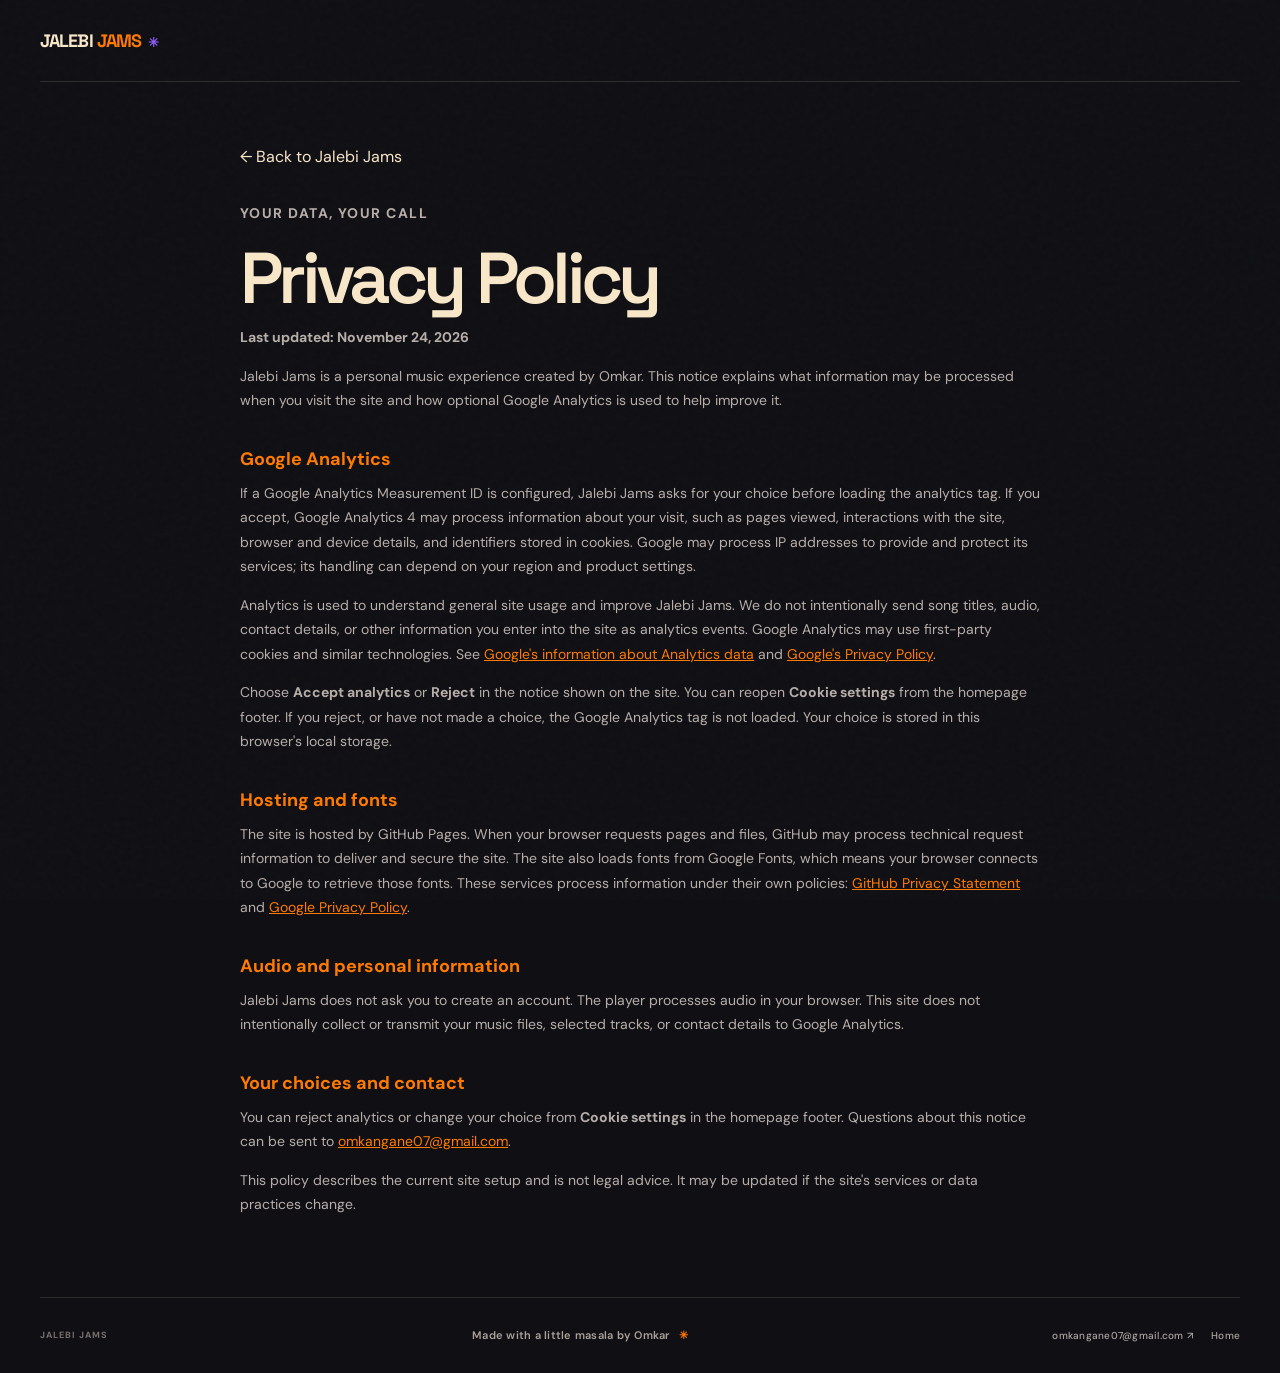
==== privacy.html @ a2c2d10b "Add privacy policy for analytics" ====
<!doctype html>
<html lang="en">
<head>
  <meta charset="utf-8">
  <meta name="viewport" content="width=device-width, initial-scale=1">
  <meta name="theme-color" content="#101014">
  <meta name="description" content="Privacy information for Jalebi Jams.">
  <title>Privacy Policy — Jalebi Jams</title>
  <link rel="preconnect" href="https://fonts.googleapis.com">
  <link rel="preconnect" href="https://fonts.gstatic.com" crossorigin>
  <link href="https://fonts.googleapis.com/css2?family=DM+Sans:wght@400;500;600;700&family=Space+Grotesk:wght@400;500;600;700&display=swap" rel="stylesheet">
  <link rel="stylesheet" href="assets/css/style.css">
</head>
<body>
  <header class="topbar"><a class="wordmark" href="index.html" aria-label="Jalebi Jams home">JALEBI<span>JAMS</span><i>✳</i></a></header>
  <main class="privacy-page">
    <a class="privacy-back" href="index.html">← Back to Jalebi Jams</a>
    <p class="eyebrow">YOUR DATA, YOUR CALL</p>
    <h1>Privacy Policy</h1>
    <p><strong>Last updated: November 24, 2026</strong></p>
    <p>Jalebi Jams is a personal music experience created by Omkar. This notice explains what information may be processed when you visit the site and how optional Google Analytics is used to help improve it.</p>

    <h2>Google Analytics</h2>
    <p>If a Google Analytics Measurement ID is configured, Jalebi Jams asks for your choice before loading the analytics tag. If you accept, Google Analytics 4 may process information about your visit, such as pages viewed, interactions with the site, browser and device details, and identifiers stored in cookies. Google may process IP addresses to provide and protect its services; its handling can depend on your region and product settings.</p>
    <p>Analytics is used to understand general site usage and improve Jalebi Jams. We do not intentionally send song titles, audio, contact details, or other information you enter into the site as analytics events. Google Analytics may use first-party cookies and similar technologies. See <a href="https://support.google.com/analytics/answer/6004245" target="_blank" rel="noopener noreferrer">Google's information about Analytics data</a> and <a href="https://policies.google.com/privacy" target="_blank" rel="noopener noreferrer">Google's Privacy Policy</a>.</p>
    <p>Choose <strong>Accept analytics</strong> or <strong>Reject</strong> in the notice shown on the site. You can reopen <strong>Cookie settings</strong> from the homepage footer. If you reject, or have not made a choice, the Google Analytics tag is not loaded. Your choice is stored in this browser's local storage.</p>

    <h2>Hosting and fonts</h2>
    <p>The site is hosted by GitHub Pages. When your browser requests pages and files, GitHub may process technical request information to deliver and secure the site. The site also loads fonts from Google Fonts, which means your browser connects to Google to retrieve those fonts. These services process information under their own policies: <a href="https://docs.github.com/en/site-policy/privacy-policies/github-privacy-statement" target="_blank" rel="noopener noreferrer">GitHub Privacy Statement</a> and <a href="https://policies.google.com/privacy" target="_blank" rel="noopener noreferrer">Google Privacy Policy</a>.</p>

    <h2>Audio and personal information</h2>
    <p>Jalebi Jams does not ask you to create an account. The player processes audio in your browser. This site does not intentionally collect or transmit your music files, selected tracks, or contact details to Google Analytics.</p>

    <h2>Your choices and contact</h2>
    <p>You can reject analytics or change your choice from <strong>Cookie settings</strong> in the homepage footer. Questions about this notice can be sent to <a href="mailto:omkangane07@gmail.com">omkangane07@gmail.com</a>.</p>
    <p>This policy describes the current site setup and is not legal advice. It may be updated if the site's services or data practices change.</p>
  </main>
  <footer><span class="footer-brand">JALEBI JAMS</span><span class="creator-credit">Made with a little masala by Omkar <b>✳</b></span><nav class="footer-links" aria-label="Contact"><a href="mailto:omkangane07@gmail.com">omkangane07@gmail.com ↗</a><a href="index.html">Home</a></nav></footer>
</body>
</html>
---- assets/css/style.css ----
:root {
  color-scheme: dark;
  --ink: #101014;
  --panel: #1a191f;
  --panel-soft: #201e25;
  --cream: #f8e6c9;
  --muted: #aaa4a0;
  --orange: #ff7a00;
  --violet: #8b5cf6;
  --line: rgba(248, 230, 201, .13);
  --display: "Space Grotesk", sans-serif;
  --body: "DM Sans", sans-serif;
}

* { box-sizing: border-box; }
html { scroll-behavior: smooth; }
body {
  margin: 0;
  min-height: 100vh;
  overflow-x: hidden;
  background: var(--ink);
  color: var(--cream);
  font-family: var(--body);
}
body::before {
  position: fixed;
  z-index: -1;
  inset: 0;
  background-image: url("data:image/svg+xml,%3Csvg viewBox='0 0 180 180' xmlns='http://www.w3.org/2000/svg'%3E%3Cfilter id='n'%3E%3CfeTurbulence type='fractalNoise' baseFrequency='.9' numOctaves='3' stitchTiles='stitch'/%3E%3C/filter%3E%3Crect width='100%25' height='100%25' filter='url(%23n)' opacity='.16'/%3E%3C/svg%3E");
  content: "";
  opacity: .12;
  pointer-events: none;
}
button, input { font: inherit; }
button { color: inherit; }
[hidden] { display: none !important; }

.ambient {
  position: fixed;
  z-index: -1;
  width: 390px;
  height: 390px;
  border-radius: 50%;
  filter: blur(130px);
  opacity: .13;
  pointer-events: none;
}
.ambient-one { top: 12%; left: -250px; background: var(--orange); }
.ambient-two { top: 29%; right: -250px; background: var(--violet); }
.topbar, main, footer { width: min(1200px, calc(100% - 64px)); margin-inline: auto; }
.topbar {
  height: 82px;
  display: flex;
  align-items: center;
  justify-content: space-between;
  border-bottom: 1px solid var(--line);
}
.wordmark {
  color: var(--cream);
  font: 700 18px var(--display);
  letter-spacing: -.9px;
  text-decoration: none;
}
.wordmark span { margin-left: 4px; color: var(--orange); }
.wordmark i { margin-left: 7px; color: var(--violet); font-size: 13px; font-style: normal; }
.topbar-note, .eyebrow, legend, .visual-caption, .player-kicker, .player-footer {
  font-size: 9px;
  font-weight: 700;
  letter-spacing: 1.45px;
}
.topbar-note { display: flex; align-items: center; gap: 9px; color: var(--muted); }
.live-dot, .player-live i {
  width: 7px;
  height: 7px;
  border-radius: 50%;
  background: var(--orange);
  box-shadow: 0 0 12px #ff7a0088;
}

.hero {
  min-height: 700px;
  padding: 62px 0 74px;
  display: grid;
  grid-template-columns: 1.03fr .97fr;
  align-items: center;
  gap: 45px;
}
.hero-copy { position: relative; z-index: 1; max-width: 575px; }
.eyebrow { margin: 0 0 18px; color: var(--orange); }
.eyebrow span { margin-right: 8px; color: var(--muted); }
h1, h2, p { margin-top: 0; }
h1 {
  margin-bottom: 20px;
  font: 600 clamp(54px, 6.6vw, 84px)/.97 var(--display);
  letter-spacing: -.065em;
}
h1 em { color: var(--orange); font-style: normal; }
.intro { max-width: 420px; margin-bottom: 28px; color: #c2bcb8; font-size: 14px; line-height: 1.75; }

.setup-card {
  padding: 23px 23px 15px;
  border: 1px solid var(--line);
  border-radius: 14px;
  background: linear-gradient(145deg, rgba(37, 35, 41, .96), rgba(25, 24, 30, .98));
  box-shadow: 0 24px 75px #0005;
}
.step-heading { display: flex; align-items: center; gap: 13px; margin-bottom: 21px; }
.step-number {
  width: 32px;
  height: 32px;
  display: grid;
  place-items: center;
  border: 1px solid #ff7a0050;
  border-radius: 10px;
  background: #ff7a0016;
  color: var(--orange);
  font-size: 12px;
  font-weight: 700;
}
.step-heading h2 { margin: 0 0 4px; font: 600 16px var(--display); }
.step-heading p { margin: 0; color: var(--muted); font-size: 11px; }
fieldset { margin: 0 0 19px; padding: 0; border: 0; }
legend { margin-bottom: 10px; color: #d2cbc5; font-size: 9px; }
.choice-row { display: flex; gap: 9px; }
.choice { flex: 1; cursor: pointer; }
.choice input { position: absolute; width: 1px; height: 1px; opacity: 0; }
.choice span {
  height: 44px;
  padding: 0 13px;
  display: flex;
  align-items: center;
  justify-content: space-between;
  border: 1px solid var(--line);
  border-radius: 8px;
  background: #17161b;
  font-size: 12px;
  transition: border-color .2s ease, background .2s ease, transform .2s ease;
}
.choice b { color: #aaa3a0; font-weight: 500; }
.choice input:checked + span { border-color: #ff7a00aa; background: #ff7a0011; }
.choice:hover span { transform: translateY(-1px); }
.choice input:focus-visible + span, .category-card:focus-visible, button:focus-visible, input:focus-visible { outline: 2px solid var(--cream); outline-offset: 3px; }
.category-grid { display: grid; grid-template-columns: repeat(2, 1fr); gap: 9px; }
.category-card {
  min-height: 68px;
  padding: 12px;
  border: 1px solid var(--line);
  border-radius: 9px;
  background: #17161b;
  color: var(--cream);
  text-align: left;
  cursor: pointer;
  transition: border-color .2s ease, background .2s ease, transform .2s ease;
}
.category-card:hover { transform: translateY(-2px); border-color: #ffffff42; }
.category-card[aria-pressed="true"] { border-color: #ff7a00a0; background: linear-gradient(120deg, #ff7a001d, #8b5cf619); }
.category-name { display: block; margin-bottom: 4px; font-size: 12px; font-weight: 700; }
.category-desc { display: block; color: var(--muted); font-size: 10px; line-height: 1.45; }
.start-button {
  width: 100%;
  height: 50px;
  padding: 0 16px;
  display: flex;
  align-items: center;
  justify-content: space-between;
  border: 0;
  border-radius: 8px;
  background: var(--orange);
  color: #17100a;
  font-size: 13px;
  font-weight: 700;
  cursor: pointer;
  transition: background .2s ease, transform .2s ease, box-shadow .2s ease;
}
.start-button:hover { transform: translateY(-2px); background: #ff8a1d; box-shadow: 0 10px 28px #ff7a0028; }
.start-button:disabled { opacity: .65; cursor: wait; transform: none; }
.button-arrow { font-size: 18px; }
.form-note { min-height: 14px; margin: 11px 0 0; color: var(--muted); font-size: 10px; text-align: center; }

.visual { position: relative; height: 540px; display: grid; place-items: center; isolation: isolate; }
.orbit { position: absolute; width: 430px; height: 430px; border: 1px solid #f8e6c91a; border-radius: 50%; }
.orbit-b { width: 510px; height: 510px; border-style: dashed; border-color: #8b5cf626; }
.vinyl {
  position: relative;
  width: min(380px, 75vw);
  aspect-ratio: 1;
  border-radius: 50%;
  background: repeating-radial-gradient(circle at center, #222127 0 2px, #17161b 3px 5px, #2d2a30 6px 7px);
  box-shadow: 0 20px 75px #0009, 0 0 0 1px #ffffff0d;
  animation: spin 42s linear infinite;
}
.vinyl::before, .vinyl::after { position: absolute; inset: 8%; border: 1px solid #ffffff0d; border-radius: 50%; content: ""; }
.vinyl::after { inset: 16%; }
.vinyl-label {
  position: absolute;
  inset: 33%;
  display: flex;
  flex-direction: column;
  align-items: center;
  justify-content: center;
  border-radius: 50%;
  background: radial-gradient(circle at 35% 25%, #ff9a3e, var(--orange) 66%, #d95e00);
  color: #21130a;
  box-shadow: 0 0 45px #ff7a0040;
}
.vinyl-label span { font: 700 clamp(32px, 5vw, 52px) var(--display); letter-spacing: -.08em; }
.vinyl-label small { font-size: 7px; font-weight: 700; letter-spacing: 1px; line-height: 1.5; text-align: center; }
.visual-sticker { position: absolute; z-index: 2; padding: 13px 15px; background: var(--cream); box-shadow: 0 8px 24px #0006; color: var(--ink); font-size: 9px; font-weight: 700; letter-spacing: 1px; line-height: 1.45; }
.sticker-top { top: 67px; right: 1px; transform: rotate(7deg); }
.sticker-top b { margin-left: 8px; color: var(--orange); font-size: 16px; }
.sticker-bottom { bottom: 57px; left: 4px; transform: rotate(-7deg); background: var(--violet); color: #17101e; }
.sticker-bottom span { float: left; margin-right: 9px; font-size: 20px; }
.sound-bars { position: absolute; right: 50px; bottom: 15px; height: 28px; display: flex; align-items: center; gap: 4px; }
.sound-bars i { width: 3px; height: var(--h); border-radius: 5px; background: var(--orange); opacity: .8; animation: wave .8s ease-in-out infinite alternate; animation-delay: var(--d); }
.sound-bars i:nth-child(1){--h:8px;--d:-.2s}.sound-bars i:nth-child(2){--h:17px;--d:-.6s}.sound-bars i:nth-child(3){--h:12px;--d:-.4s}.sound-bars i:nth-child(4){--h:25px;--d:-.1s}.sound-bars i:nth-child(5){--h:14px;--d:-.3s}.sound-bars i:nth-child(6){--h:20px;--d:-.5s}.sound-bars i:nth-child(7){--h:9px;--d:-.2s}.sound-bars i:nth-child(8){--h:24px;--d:-.7s}.sound-bars i:nth-child(9){--h:14px;--d:-.4s}.sound-bars i:nth-child(10){--h:21px;--d:-.1s}.sound-bars i:nth-child(11){--h:11px;--d:-.3s}.sound-bars i:nth-child(12){--h:25px;--d:-.5s}.sound-bars i:nth-child(13){--h:15px;--d:-.6s}.sound-bars i:nth-child(14){--h:9px;--d:-.2s}.sound-bars i:nth-child(15){--h:19px;--d:-.3s}.sound-bars i:nth-child(16){--h:12px;--d:-.7s}.sound-bars i:nth-child(17){--h:23px;--d:-.5s}.sound-bars i:nth-child(18){--h:10px;--d:-.1s}.sound-bars i:nth-child(19){--h:17px;--d:-.4s}.sound-bars i:nth-child(20){--h:8px;--d:-.6s}
.visual-caption { position: absolute; bottom: 15px; left: 50%; margin: 0; color: var(--muted); font-size: 8px; white-space: nowrap; transform: translateX(-50%); }

/* Party mode is a separate destination, not another section in the setup page. */
.player-view { min-height: calc(100svh - 150px); padding: 38px 0 70px; }
.player-heading { display: flex; align-items: center; justify-content: space-between; margin-bottom: 20px; }
.back-button { display: inline-flex; align-items: center; gap: 10px; padding: 8px 0; border: 0; background: transparent; color: var(--muted); font-size: 12px; cursor: pointer; transition: color .2s ease; }
.back-button:hover { color: var(--cream); }
.back-button span { color: var(--orange); font-size: 19px; transition: transform .2s ease; }
.back-button:hover span { transform: translateX(-3px); }
.player-context { padding: 9px 12px; border: 1px solid var(--line); border-radius: 30px; color: #d0c7bf; font-size: 10px; }
.player-panel {
  position: relative;
  overflow: hidden;
  padding: 24px 28px 0;
  border: 1px solid var(--line);
  border-radius: 18px;
  background: radial-gradient(ellipse at 82% 4%, #8b5cf61a, transparent 36%), linear-gradient(145deg, #211f26, #17161b 72%);
  box-shadow: 0 30px 100px #0007;
}
.player-panel::before { position: absolute; top: -260px; left: 35%; width: 430px; height: 430px; border-radius: 50%; background: #ff7a000d; filter: blur(65px); content: ""; pointer-events: none; }
.player-topline { position: relative; display: flex; align-items: center; justify-content: space-between; padding-bottom: 17px; border-bottom: 1px solid var(--line); color: var(--muted); }
.player-live { display: flex; align-items: center; gap: 9px; color: var(--orange); font-size: 9px; font-weight: 700; letter-spacing: 1.35px; }
.player-live i { display: block; }
.player-kicker { color: #827b79; font-size: 8px; }
.player-main { position: relative; display: grid; grid-template-columns: minmax(240px, 390px) 1fr; align-items: center; gap: clamp(35px, 7vw, 88px); padding: 36px 5% 42px; }
.artwork-frame {
  position: relative;
  overflow: hidden;
  width: 100%;
  aspect-ratio: 1;
  display: grid;
  place-items: center;
  border: 1px solid #ffffff14;
  border-radius: 12px;
  background: radial-gradient(circle at 29% 22%, #9c5df8, #282130 72%);
  background-size: cover;
  background-position: center;
  box-shadow: 0 20px 65px #0009;
}
.artwork-frame::before, .artwork-frame::after { position: absolute; inset: 7%; border: 1px solid #ffffff18; border-radius: 50%; content: ""; pointer-events: none; }
.artwork-frame::after { inset: 16%; }
.artwork-frame.has-artwork::before, .artwork-frame.has-artwork::after { display: none; }
.artwork-frame.has-artwork .artwork-placeholder { display: none; }
.artwork-placeholder { position: relative; z-index: 1; width: 52%; aspect-ratio: 1; display: flex; flex-direction: column; align-items: center; justify-content: center; border: 1px solid #ffffff35; border-radius: 50%; background: radial-gradient(circle, #ff7a00 0 36%, #242128 37% 100%); box-shadow: 0 0 55px #ff7a0033; }
.artwork-placeholder span { display: block; width: 72%; color: #1b1410; font: 700 clamp(22px, 2.8vw, 32px)/1 var(--display); letter-spacing: -.06em; text-align: center; }
.artwork-glow { position: absolute; z-index: 0; inset: 0; background: linear-gradient(145deg, #ffffff08, transparent 45%, #ff7a0010); pointer-events: none; }
.track-area { min-width: 0; }
.track-area .eyebrow { margin-bottom: 12px; font-size: 8px; }
.track-area h2 { max-width: 620px; margin: 0 0 7px; font: 600 clamp(28px, 4vw, 50px)/1.05 var(--display); letter-spacing: -.045em; }
.track-artist { margin: 0 0 28px; color: var(--muted); font-size: 14px; }
.waveform { height: 50px; display: flex; align-items: center; justify-content: space-between; gap: 3px; margin-bottom: 16px; opacity: .72; }
.waveform i { display: block; width: 3px; min-width: 2px; height: var(--bar-height); border-radius: 4px; background: linear-gradient(to top, var(--orange), #ffc278); transform: scaleY(.38); transform-origin: center; transition: transform .25s ease, opacity .25s ease; }
.player-panel.is-playing .waveform i { animation: wave .55s ease-in-out var(--bar-delay) infinite alternate; }
.timeline { display: flex; align-items: center; gap: 11px; color: var(--muted); font-size: 9px; font-variant-numeric: tabular-nums; }
.progress-track { height: 3px; flex: 1; overflow: hidden; border-radius: 4px; background: #ffffff1a; }
.progress-track span { display: block; width: 0; height: 100%; background: var(--orange); box-shadow: 0 0 10px #ff7a0080; transition: width .2s linear; }
.player-controls { display: flex; align-items: center; gap: 14px; margin-top: 25px; }
.play-button, .control-button {
  display: grid;
  place-items: center;
  border: 0;
  border-radius: 50%;
  cursor: pointer;
  transition: transform .18s ease, box-shadow .25s ease, background .25s ease, color .25s ease;
}
.play-button { position: relative; width: 58px; height: 58px; background: var(--orange); color: #19130e; box-shadow: 0 0 0 7px #ff7a0014, 0 8px 30px #ff7a0030; }
.play-button::before { position: absolute; inset: -7px; border: 1px solid #ff7a0045; border-radius: inherit; content: ""; transition: transform .3s ease, border-color .3s ease; }
.play-button:hover { transform: scale(1.06); box-shadow: 0 0 0 9px #ff7a0018, 0 10px 34px #ff7a0050; }
.play-button:active { transform: scale(.94); }
.play-button svg { position: absolute; width: 24px; height: 24px; fill: currentColor; transition: opacity .18s ease, transform .24s cubic-bezier(.2,.8,.2,1); }
.play-icon { opacity: 0; transform: scale(.65) rotate(-18deg); }
.pause-icon { opacity: 1; transform: scale(1) rotate(0); }
.play-button[data-state="paused"] .play-icon { opacity: 1; transform: scale(1) rotate(0); }
.play-button[data-state="paused"] .pause-icon { opacity: 0; transform: scale(.65) rotate(18deg); }
.play-button[data-state="paused"] { background: #d8c2ff; box-shadow: 0 0 0 7px #8b5cf620, 0 8px 30px #8b5cf630; }
.play-button[data-state="paused"]::before { border-color: #8b5cf650; }
.control-button { width: 42px; height: 42px; background: #ffffff0c; color: var(--cream); }
.control-button svg { width: 18px; height: 18px; fill: currentColor; }
.control-button:hover { transform: translateX(2px); background: #ffffff18; color: var(--orange); }
.volume-control { display: flex; align-items: center; gap: 10px; margin-left: 6px; color: #918a88; font-size: 8px; font-weight: 700; letter-spacing: 1px; }
.volume-control input { width: 92px; accent-color: var(--orange); cursor: pointer; }
.player-message { min-height: 15px; margin: 16px 0 0; color: var(--muted); font-size: 10px; }
.player-panel.is-empty .player-live { color: var(--muted); }
.player-panel.is-empty .artwork-placeholder { filter: grayscale(.35); }
.player-footer { position: relative; display: flex; justify-content: space-between; padding: 16px 5%; border-top: 1px solid var(--line); color: #817b7a; font-size: 8px; }
.player-footer span:first-child { display: flex; align-items: center; gap: 8px; }
.player-footer i { width: 5px; height: 5px; border-radius: 50%; background: var(--violet); }

.setup-view.is-exiting { animation: screen-out .28s ease forwards; pointer-events: none; }
.player-view.is-entering { animation: screen-in .5s cubic-bezier(.2,.7,.2,1) both; }
.player-view.is-exiting { animation: screen-out .25s ease forwards; pointer-events: none; }
.setup-view.is-entering { animation: screen-in .45s cubic-bezier(.2,.7,.2,1) both; }
footer { min-height: 76px; display: grid; grid-template-columns: auto 1fr auto; align-items: center; gap: 24px; border-top: 1px solid var(--line); color: #a9a19a; font-size: 10px; font-weight: 500; letter-spacing: .25px; }
.footer-brand { color: #77716f; font-size: 9px; font-weight: 700; letter-spacing: 1px; }
.creator-credit { justify-self: center; font-size: 11px; font-weight: 600; }
.creator-credit b { margin-left: 5px; color: var(--orange); }
.footer-links { display: flex; align-items: center; gap: 18px; }
.footer-links a { color: #aaa4a0; font-size: 10px; text-decoration: none; transition: color .2s ease; }
.footer-links a:hover { color: var(--orange); }
.footer-links a span { color: var(--cream); }

@keyframes spin { to { transform: rotate(360deg); } }
@keyframes wave { to { transform: scaleY(.9); opacity: .68; } }
@keyframes screen-in { from { opacity: 0; transform: translateY(13px) scale(.99); } to { opacity: 1; transform: translateY(0) scale(1); } }
@keyframes screen-out { to { opacity: 0; transform: translateY(-8px) scale(.99); } }

@media (max-width: 900px) {
  .hero { grid-template-columns: 1fr .8fr; gap: 20px; }
  .visual { height: 440px; }
  .vinyl { width: min(310px, 70vw); }
  .orbit { width: 350px; height: 350px; }
  .orbit-b { width: 410px; height: 410px; }
  .sticker-top { right: -7px; }
  .sticker-bottom { left: -5px; }
  .sound-bars { right: 0; }
  .player-main { grid-template-columns: minmax(220px, 320px) 1fr; gap: 34px; padding-inline: 2%; }
}
@media (max-width: 680px) {
  .topbar, main, footer { width: calc(100% - 36px); }
  .topbar { height: 70px; }
  .topbar-note { font-size: 7px; letter-spacing: 1px; }
  .hero { min-height: 0; padding: 28px 0 48px; display: flex; flex-direction: column; align-items: stretch; gap: 0; }
  .hero-copy { max-width: none; }
  h1 { font-size: clamp(49px, 12.8vw, 68px); letter-spacing: -.065em; }
  .intro { margin-bottom: 22px; font-size: 13px; }
  .setup-card { padding: 19px 16px 14px; }
  .visual { order: -1; height: 290px; margin: 0 0 16px; }
  .vinyl { width: 218px; }
  .orbit { width: 252px; height: 252px; }
  .orbit-b { width: 290px; height: 290px; }
  .sticker-top { top: 18px; right: 0; }
  .sticker-bottom { bottom: 20px; left: 0; }
  .sound-bars { right: 4px; bottom: 1px; }
  .visual-caption { bottom: 1px; left: 10px; transform: none; font-size: 7px; }
  .player-view { min-height: calc(100svh - 140px); padding: 24px 0 46px; }
  .player-heading { margin-bottom: 14px; }
  .player-context { max-width: 60%; padding: 8px 10px; font-size: 9px; text-align: center; }
  .player-panel { padding: 17px 15px 0; border-radius: 14px; }
  .player-topline { padding-bottom: 13px; }
  .player-kicker { font-size: 7px; }
  .player-main { grid-template-columns: 1fr; gap: 24px; padding: 25px 2% 27px; }
  .artwork-frame { width: min(100%, 285px); margin-inline: auto; }
  .track-area h2 { font-size: clamp(26px, 7vw, 36px); }
  .track-artist { margin-bottom: 20px; font-size: 12px; }
  .waveform { height: 40px; }
  .player-controls { gap: 12px; margin-top: 20px; }
  .play-button { width: 54px; height: 54px; }
  .volume-control { gap: 7px; }
  .volume-control input { width: 69px; }
  .player-footer { padding: 14px 2%; font-size: 6px; letter-spacing: 1px; }
  footer { min-height: 90px; grid-template-columns: auto 1fr; gap: 8px 12px; align-content: center; font-size: 10px; }
  .footer-brand { font-size: 8px; }
  .creator-credit { justify-self: end; font-size: 10px; }
  .footer-links { grid-column: 1 / -1; justify-content: space-between; gap: 10px; }
  .footer-links a { font-size: 9px; }
  .footer-links a span { color: inherit; }
}
@media (prefers-reduced-motion: reduce) {
  *, *::before, *::after { scroll-behavior: auto !important; animation-duration: .01ms !important; animation-iteration-count: 1 !important; transition-duration: .01ms !important; }
}


.privacy-consent { position: fixed; z-index: 20; left: 50%; bottom: 18px; transform: translateX(-50%); width: min(720px, calc(100% - 32px)); display: flex; align-items: center; justify-content: space-between; gap: 20px; padding: 18px 20px; border: 1px solid rgba(248,230,201,.18); border-radius: 14px; background: #252329; box-shadow: 0 16px 48px rgba(0,0,0,.38); color: var(--cream); }
.privacy-consent[hidden] { display: none; }
.privacy-consent-copy strong { font-size: 13px; }
.privacy-consent-copy p { margin: 5px 0 0; color: #b7aeaa; font-size: 11px; line-height: 1.55; }
.privacy-consent-copy a { color: var(--orange); }
.privacy-consent-actions { display: flex; flex-shrink: 0; gap: 8px; }
.privacy-consent-actions button, .privacy-settings { border: 1px solid rgba(248,230,201,.25); border-radius: 8px; padding: 9px 12px; background: transparent; color: var(--cream); font: inherit; font-size: 10px; cursor: pointer; }
.privacy-consent-actions button:last-child { border-color: var(--orange); background: var(--orange); color: #17120e; font-weight: 700; }
.privacy-consent-actions button:hover, .privacy-settings:hover { border-color: var(--orange); color: var(--orange); }
.privacy-consent-actions button:last-child:hover { color: #17120e; }
.privacy-settings { padding: 0; border: 0; color: #aaa4a0; font-size: 10px; }
.privacy-page { width: min(800px, calc(100% - 40px)); min-height: 70vh; margin: 64px auto 80px; color: var(--cream); }
.privacy-page h1 { margin-bottom: 12px; font-size: clamp(42px, 8vw, 72px); }
.privacy-page h2 { margin: 34px 0 10px; color: var(--orange); font-size: 18px; }
.privacy-page p, .privacy-page li { color: #b7aeaa; font-size: 14px; line-height: 1.75; }
.privacy-page a { color: var(--orange); }
.privacy-back { display: inline-block; margin-bottom: 34px; color: var(--cream) !important; text-decoration: none; }
@media (max-width: 680px) {
  .privacy-consent { bottom: 10px; align-items: stretch; flex-direction: column; gap: 12px; padding: 15px; }
  .privacy-consent-actions { justify-content: flex-end; }
  .privacy-consent-actions button { flex: 1; }
  .privacy-page { margin-top: 38px; }
}
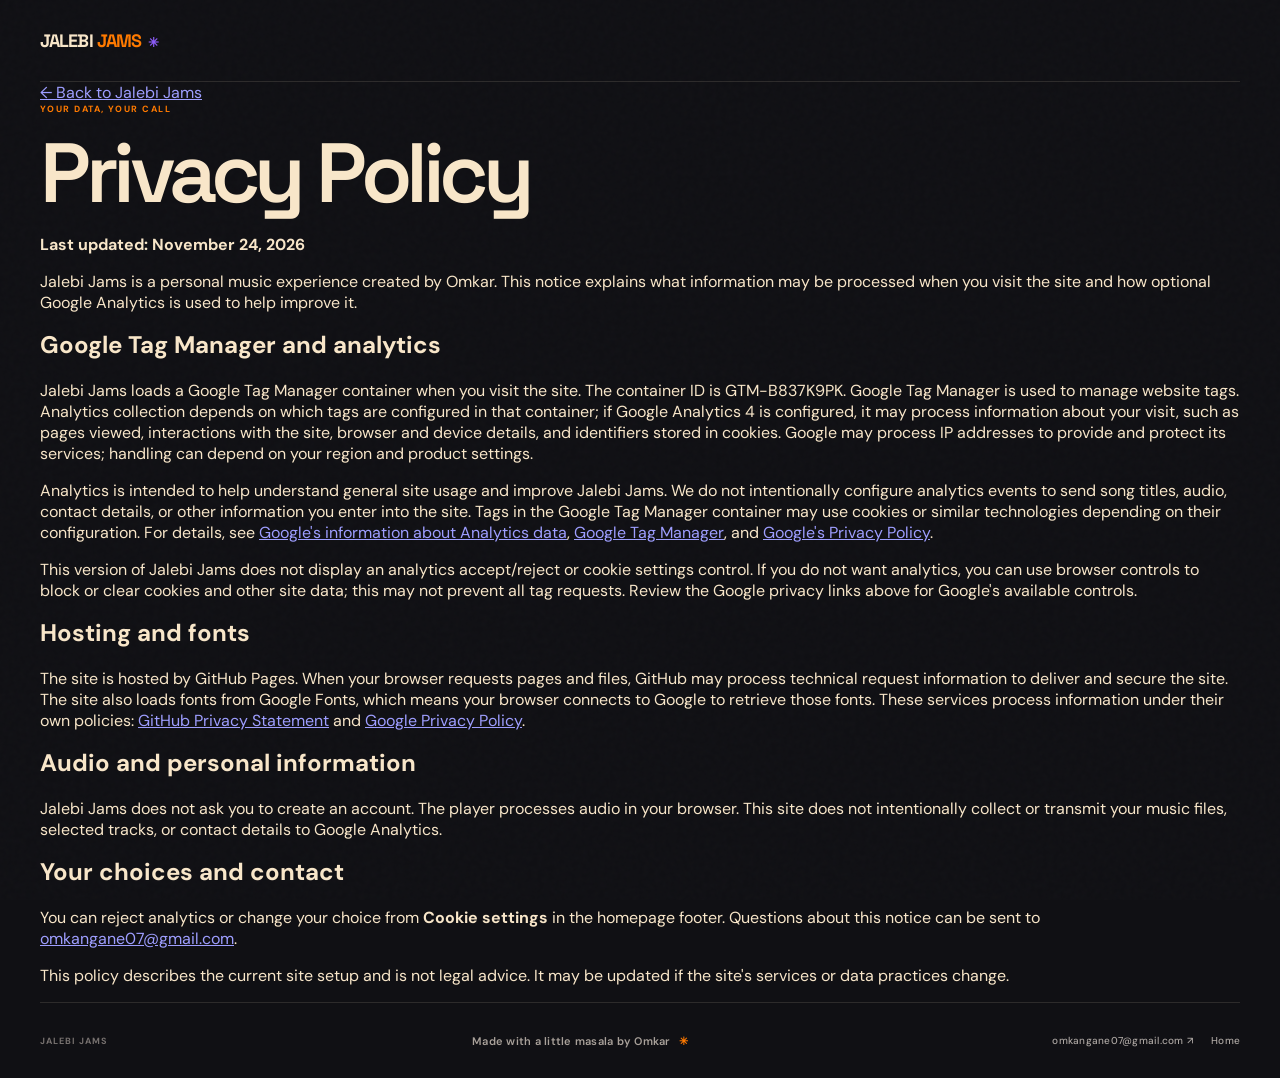
==== commit e707e6f7: "Describe Google Tag Manager data practices" ====
--- a/privacy.html
+++ b/privacy.html
@@ -20,10 +20,10 @@
     <p><strong>Last updated: November 24, 2026</strong></p>
     <p>Jalebi Jams is a personal music experience created by Omkar. This notice explains what information may be processed when you visit the site and how optional Google Analytics is used to help improve it.</p>
 
-    <h2>Google Analytics</h2>
-    <p>If a Google Analytics Measurement ID is configured, Jalebi Jams asks for your choice before loading the analytics tag. If you accept, Google Analytics 4 may process information about your visit, such as pages viewed, interactions with the site, browser and device details, and identifiers stored in cookies. Google may process IP addresses to provide and protect its services; its handling can depend on your region and product settings.</p>
-    <p>Analytics is used to understand general site usage and improve Jalebi Jams. We do not intentionally send song titles, audio, contact details, or other information you enter into the site as analytics events. Google Analytics may use first-party cookies and similar technologies. See <a href="https://support.google.com/analytics/answer/6004245" target="_blank" rel="noopener noreferrer">Google's information about Analytics data</a> and <a href="https://policies.google.com/privacy" target="_blank" rel="noopener noreferrer">Google's Privacy Policy</a>.</p>
-    <p>Choose <strong>Accept analytics</strong> or <strong>Reject</strong> in the notice shown on the site. You can reopen <strong>Cookie settings</strong> from the homepage footer. If you reject, or have not made a choice, the Google Analytics tag is not loaded. Your choice is stored in this browser's local storage.</p>
+    <h2>Google Tag Manager and analytics</h2>
+    <p>Jalebi Jams loads a Google Tag Manager container when you visit the site. The container ID is GTM-B837K9PK. Google Tag Manager is used to manage website tags. Analytics collection depends on which tags are configured in that container; if Google Analytics 4 is configured, it may process information about your visit, such as pages viewed, interactions with the site, browser and device details, and identifiers stored in cookies. Google may process IP addresses to provide and protect its services; handling can depend on your region and product settings.</p>
+    <p>Analytics is intended to help understand general site usage and improve Jalebi Jams. We do not intentionally configure analytics events to send song titles, audio, contact details, or other information you enter into the site. Tags in the Google Tag Manager container may use cookies or similar technologies depending on their configuration. For details, see <a href="https://support.google.com/analytics/answer/6004245" target="_blank" rel="noopener noreferrer">Google's information about Analytics data</a>, <a href="https://support.google.com/tagmanager/answer/6102821" target="_blank" rel="noopener noreferrer">Google Tag Manager</a>, and <a href="https://policies.google.com/privacy" target="_blank" rel="noopener noreferrer">Google's Privacy Policy</a>.</p>
+    <p>This version of Jalebi Jams does not display an analytics accept/reject or cookie settings control. If you do not want analytics, you can use browser controls to block or clear cookies and other site data; this may not prevent all tag requests. Review the Google privacy links above for Google's available controls.</p>
 
     <h2>Hosting and fonts</h2>
     <p>The site is hosted by GitHub Pages. When your browser requests pages and files, GitHub may process technical request information to deliver and secure the site. The site also loads fonts from Google Fonts, which means your browser connects to Google to retrieve those fonts. These services process information under their own policies: <a href="https://docs.github.com/en/site-policy/privacy-policies/github-privacy-statement" target="_blank" rel="noopener noreferrer">GitHub Privacy Statement</a> and <a href="https://policies.google.com/privacy" target="_blank" rel="noopener noreferrer">Google Privacy Policy</a>.</p>
--- a/assets/css/style.css
+++ b/assets/css/style.css
@@ -375,26 +375,3 @@
 }
 
 
-.privacy-consent { position: fixed; z-index: 20; left: 50%; bottom: 18px; transform: translateX(-50%); width: min(720px, calc(100% - 32px)); display: flex; align-items: center; justify-content: space-between; gap: 20px; padding: 18px 20px; border: 1px solid rgba(248,230,201,.18); border-radius: 14px; background: #252329; box-shadow: 0 16px 48px rgba(0,0,0,.38); color: var(--cream); }
-.privacy-consent[hidden] { display: none; }
-.privacy-consent-copy strong { font-size: 13px; }
-.privacy-consent-copy p { margin: 5px 0 0; color: #b7aeaa; font-size: 11px; line-height: 1.55; }
-.privacy-consent-copy a { color: var(--orange); }
-.privacy-consent-actions { display: flex; flex-shrink: 0; gap: 8px; }
-.privacy-consent-actions button, .privacy-settings { border: 1px solid rgba(248,230,201,.25); border-radius: 8px; padding: 9px 12px; background: transparent; color: var(--cream); font: inherit; font-size: 10px; cursor: pointer; }
-.privacy-consent-actions button:last-child { border-color: var(--orange); background: var(--orange); color: #17120e; font-weight: 700; }
-.privacy-consent-actions button:hover, .privacy-settings:hover { border-color: var(--orange); color: var(--orange); }
-.privacy-consent-actions button:last-child:hover { color: #17120e; }
-.privacy-settings { padding: 0; border: 0; color: #aaa4a0; font-size: 10px; }
-.privacy-page { width: min(800px, calc(100% - 40px)); min-height: 70vh; margin: 64px auto 80px; color: var(--cream); }
-.privacy-page h1 { margin-bottom: 12px; font-size: clamp(42px, 8vw, 72px); }
-.privacy-page h2 { margin: 34px 0 10px; color: var(--orange); font-size: 18px; }
-.privacy-page p, .privacy-page li { color: #b7aeaa; font-size: 14px; line-height: 1.75; }
-.privacy-page a { color: var(--orange); }
-.privacy-back { display: inline-block; margin-bottom: 34px; color: var(--cream) !important; text-decoration: none; }
-@media (max-width: 680px) {
-  .privacy-consent { bottom: 10px; align-items: stretch; flex-direction: column; gap: 12px; padding: 15px; }
-  .privacy-consent-actions { justify-content: flex-end; }
-  .privacy-consent-actions button { flex: 1; }
-  .privacy-page { margin-top: 38px; }
-}
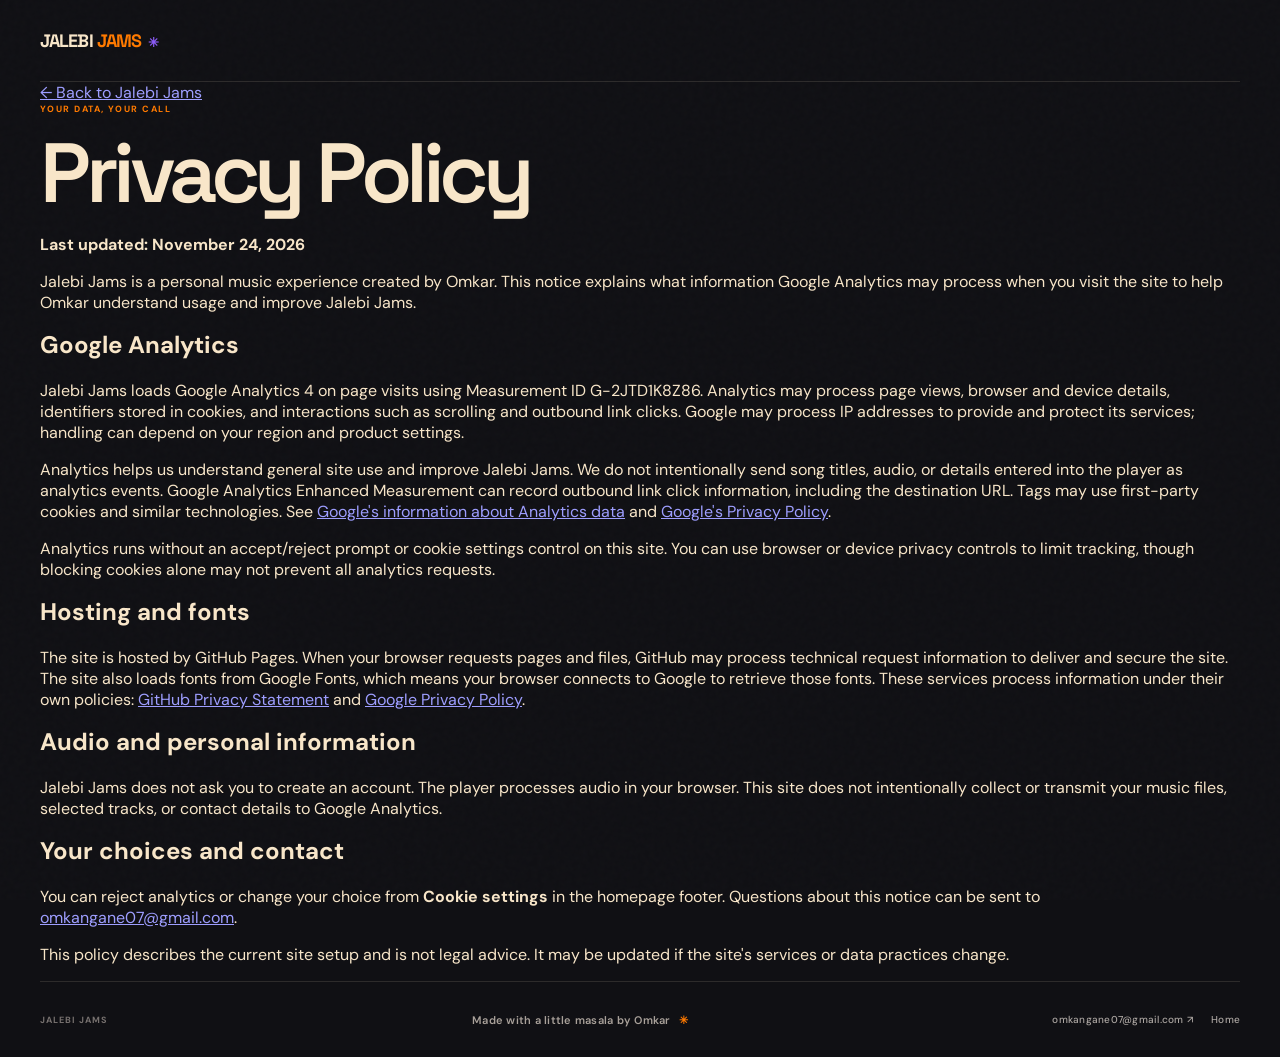
==== commit c6bcc291: "Disclose direct GA4 data collection" ====
--- a/privacy.html
+++ b/privacy.html
@@ -18,12 +18,12 @@
     <p class="eyebrow">YOUR DATA, YOUR CALL</p>
     <h1>Privacy Policy</h1>
     <p><strong>Last updated: November 24, 2026</strong></p>
-    <p>Jalebi Jams is a personal music experience created by Omkar. This notice explains what information may be processed when you visit the site and how optional Google Analytics is used to help improve it.</p>
+    <p>Jalebi Jams is a personal music experience created by Omkar. This notice explains what information Google Analytics may process when you visit the site to help Omkar understand usage and improve Jalebi Jams.</p>
 
-    <h2>Google Tag Manager and analytics</h2>
-    <p>Jalebi Jams loads a Google Tag Manager container when you visit the site. The container ID is GTM-B837K9PK. Google Tag Manager is used to manage website tags. Analytics collection depends on which tags are configured in that container; if Google Analytics 4 is configured, it may process information about your visit, such as pages viewed, interactions with the site, browser and device details, and identifiers stored in cookies. Google may process IP addresses to provide and protect its services; handling can depend on your region and product settings.</p>
-    <p>Analytics is intended to help understand general site usage and improve Jalebi Jams. We do not intentionally configure analytics events to send song titles, audio, contact details, or other information you enter into the site. Tags in the Google Tag Manager container may use cookies or similar technologies depending on their configuration. For details, see <a href="https://support.google.com/analytics/answer/6004245" target="_blank" rel="noopener noreferrer">Google's information about Analytics data</a>, <a href="https://support.google.com/tagmanager/answer/6102821" target="_blank" rel="noopener noreferrer">Google Tag Manager</a>, and <a href="https://policies.google.com/privacy" target="_blank" rel="noopener noreferrer">Google's Privacy Policy</a>.</p>
-    <p>This version of Jalebi Jams does not display an analytics accept/reject or cookie settings control. If you do not want analytics, you can use browser controls to block or clear cookies and other site data; this may not prevent all tag requests. Review the Google privacy links above for Google's available controls.</p>
+    <h2>Google Analytics</h2>
+    <p>Jalebi Jams loads Google Analytics 4 on page visits using Measurement ID G-2JTD1K8Z86. Analytics may process page views, browser and device details, identifiers stored in cookies, and interactions such as scrolling and outbound link clicks. Google may process IP addresses to provide and protect its services; handling can depend on your region and product settings.</p>
+    <p>Analytics helps us understand general site use and improve Jalebi Jams. We do not intentionally send song titles, audio, or details entered into the player as analytics events. Google Analytics Enhanced Measurement can record outbound link click information, including the destination URL. Tags may use first-party cookies and similar technologies. See <a href="https://support.google.com/analytics/answer/6004245" target="_blank" rel="noopener noreferrer">Google's information about Analytics data</a> and <a href="https://policies.google.com/privacy" target="_blank" rel="noopener noreferrer">Google's Privacy Policy</a>.</p>
+    <p>Analytics runs without an accept/reject prompt or cookie settings control on this site. You can use browser or device privacy controls to limit tracking, though blocking cookies alone may not prevent all analytics requests.</p>
 
     <h2>Hosting and fonts</h2>
     <p>The site is hosted by GitHub Pages. When your browser requests pages and files, GitHub may process technical request information to deliver and secure the site. The site also loads fonts from Google Fonts, which means your browser connects to Google to retrieve those fonts. These services process information under their own policies: <a href="https://docs.github.com/en/site-policy/privacy-policies/github-privacy-statement" target="_blank" rel="noopener noreferrer">GitHub Privacy Statement</a> and <a href="https://policies.google.com/privacy" target="_blank" rel="noopener noreferrer">Google Privacy Policy</a>.</p>
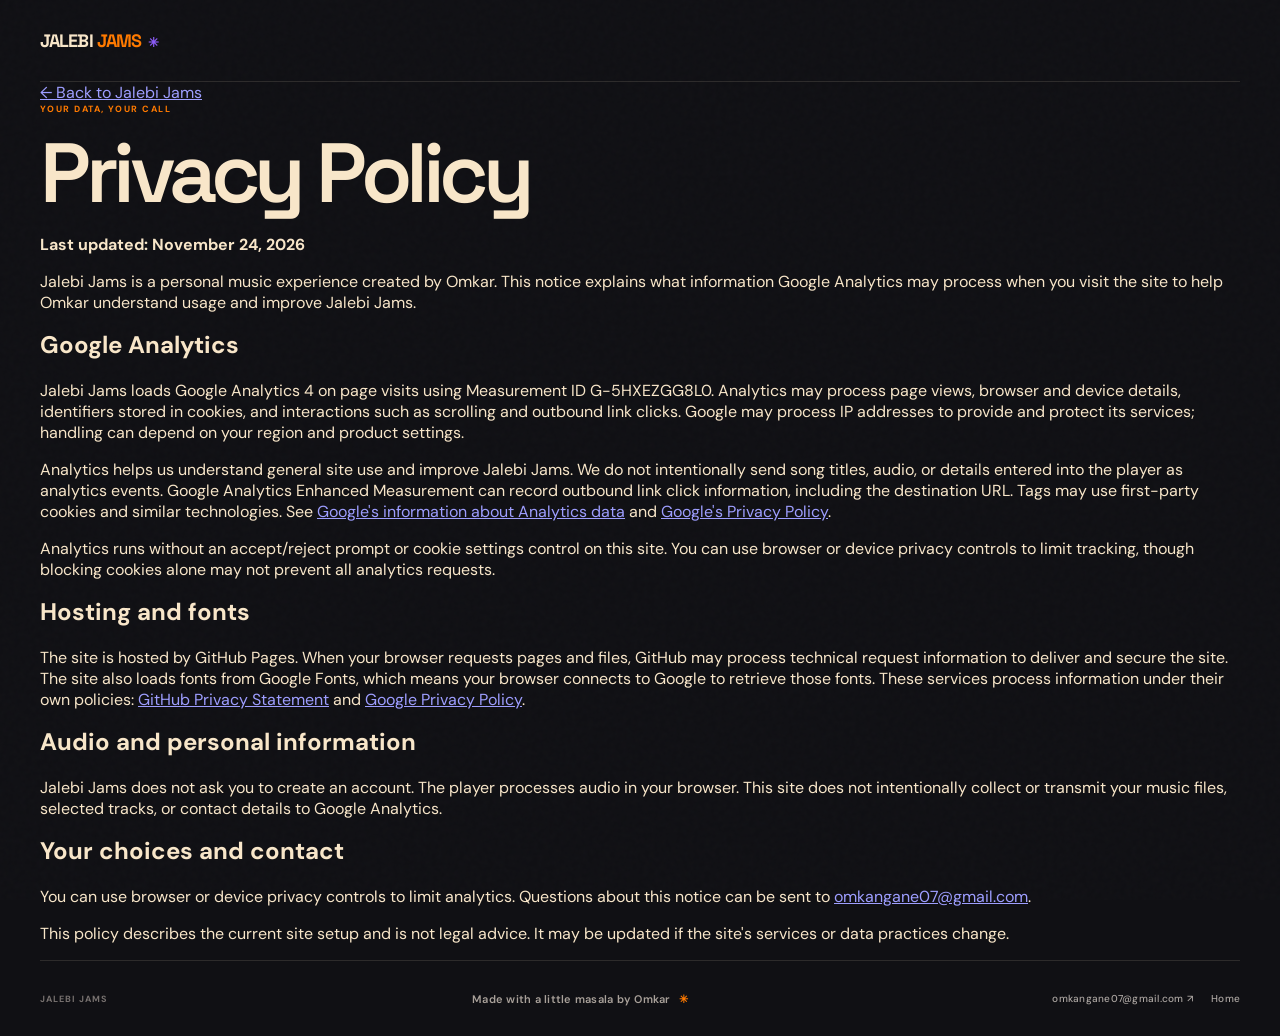
==== commit 71e410f6: "Update privacy notice for the new Analytics property" ====
--- a/privacy.html
+++ b/privacy.html
@@ -21,7 +21,7 @@
     <p>Jalebi Jams is a personal music experience created by Omkar. This notice explains what information Google Analytics may process when you visit the site to help Omkar understand usage and improve Jalebi Jams.</p>
 
     <h2>Google Analytics</h2>
-    <p>Jalebi Jams loads Google Analytics 4 on page visits using Measurement ID G-2JTD1K8Z86. Analytics may process page views, browser and device details, identifiers stored in cookies, and interactions such as scrolling and outbound link clicks. Google may process IP addresses to provide and protect its services; handling can depend on your region and product settings.</p>
+    <p>Jalebi Jams loads Google Analytics 4 on page visits using Measurement ID G-5HXEZGG8L0. Analytics may process page views, browser and device details, identifiers stored in cookies, and interactions such as scrolling and outbound link clicks. Google may process IP addresses to provide and protect its services; handling can depend on your region and product settings.</p>
     <p>Analytics helps us understand general site use and improve Jalebi Jams. We do not intentionally send song titles, audio, or details entered into the player as analytics events. Google Analytics Enhanced Measurement can record outbound link click information, including the destination URL. Tags may use first-party cookies and similar technologies. See <a href="https://support.google.com/analytics/answer/6004245" target="_blank" rel="noopener noreferrer">Google's information about Analytics data</a> and <a href="https://policies.google.com/privacy" target="_blank" rel="noopener noreferrer">Google's Privacy Policy</a>.</p>
     <p>Analytics runs without an accept/reject prompt or cookie settings control on this site. You can use browser or device privacy controls to limit tracking, though blocking cookies alone may not prevent all analytics requests.</p>
 
@@ -32,7 +32,7 @@
     <p>Jalebi Jams does not ask you to create an account. The player processes audio in your browser. This site does not intentionally collect or transmit your music files, selected tracks, or contact details to Google Analytics.</p>
 
     <h2>Your choices and contact</h2>
-    <p>You can reject analytics or change your choice from <strong>Cookie settings</strong> in the homepage footer. Questions about this notice can be sent to <a href="mailto:omkangane07@gmail.com">omkangane07@gmail.com</a>.</p>
+    <p>You can use browser or device privacy controls to limit analytics. Questions about this notice can be sent to <a href="mailto:omkangane07@gmail.com">omkangane07@gmail.com</a>.</p>
     <p>This policy describes the current site setup and is not legal advice. It may be updated if the site's services or data practices change.</p>
   </main>
   <footer><span class="footer-brand">JALEBI JAMS</span><span class="creator-credit">Made with a little masala by Omkar <b>✳</b></span><nav class="footer-links" aria-label="Contact"><a href="mailto:omkangane07@gmail.com">omkangane07@gmail.com ↗</a><a href="index.html">Home</a></nav></footer>
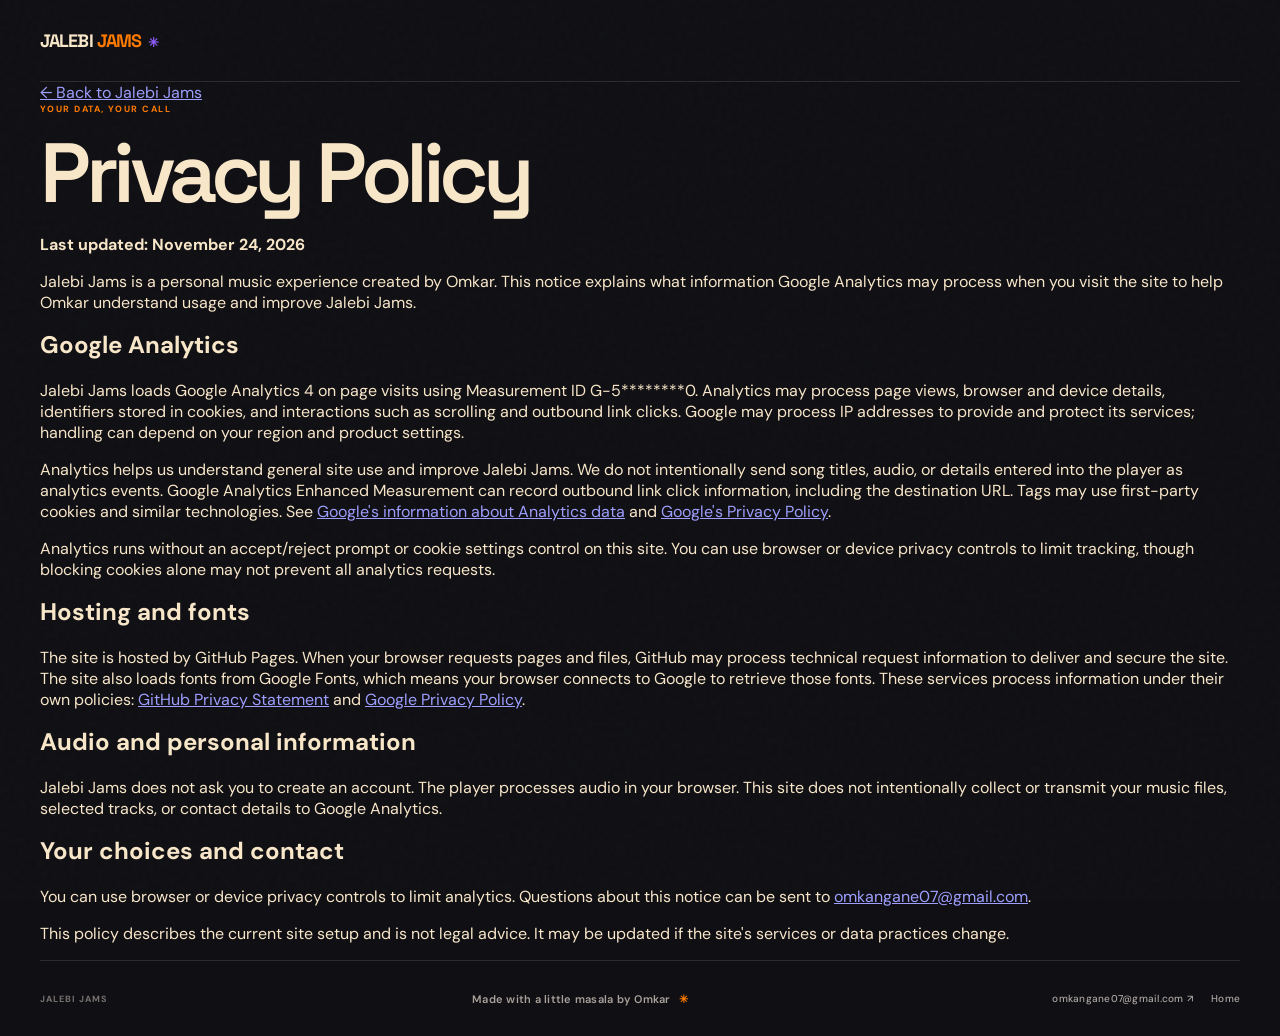
==== commit fbee0788: "Obscure Google Analytics Measurement ID in privacy notice" ====
--- a/privacy.html
+++ b/privacy.html
@@ -21,7 +21,7 @@
     <p>Jalebi Jams is a personal music experience created by Omkar. This notice explains what information Google Analytics may process when you visit the site to help Omkar understand usage and improve Jalebi Jams.</p>
 
     <h2>Google Analytics</h2>
-    <p>Jalebi Jams loads Google Analytics 4 on page visits using Measurement ID G-5HXEZGG8L0. Analytics may process page views, browser and device details, identifiers stored in cookies, and interactions such as scrolling and outbound link clicks. Google may process IP addresses to provide and protect its services; handling can depend on your region and product settings.</p>
+    <p>Jalebi Jams loads Google Analytics 4 on page visits using Measurement ID G-5********0. Analytics may process page views, browser and device details, identifiers stored in cookies, and interactions such as scrolling and outbound link clicks. Google may process IP addresses to provide and protect its services; handling can depend on your region and product settings.</p>
     <p>Analytics helps us understand general site use and improve Jalebi Jams. We do not intentionally send song titles, audio, or details entered into the player as analytics events. Google Analytics Enhanced Measurement can record outbound link click information, including the destination URL. Tags may use first-party cookies and similar technologies. See <a href="https://support.google.com/analytics/answer/6004245" target="_blank" rel="noopener noreferrer">Google's information about Analytics data</a> and <a href="https://policies.google.com/privacy" target="_blank" rel="noopener noreferrer">Google's Privacy Policy</a>.</p>
     <p>Analytics runs without an accept/reject prompt or cookie settings control on this site. You can use browser or device privacy controls to limit tracking, though blocking cookies alone may not prevent all analytics requests.</p>
 
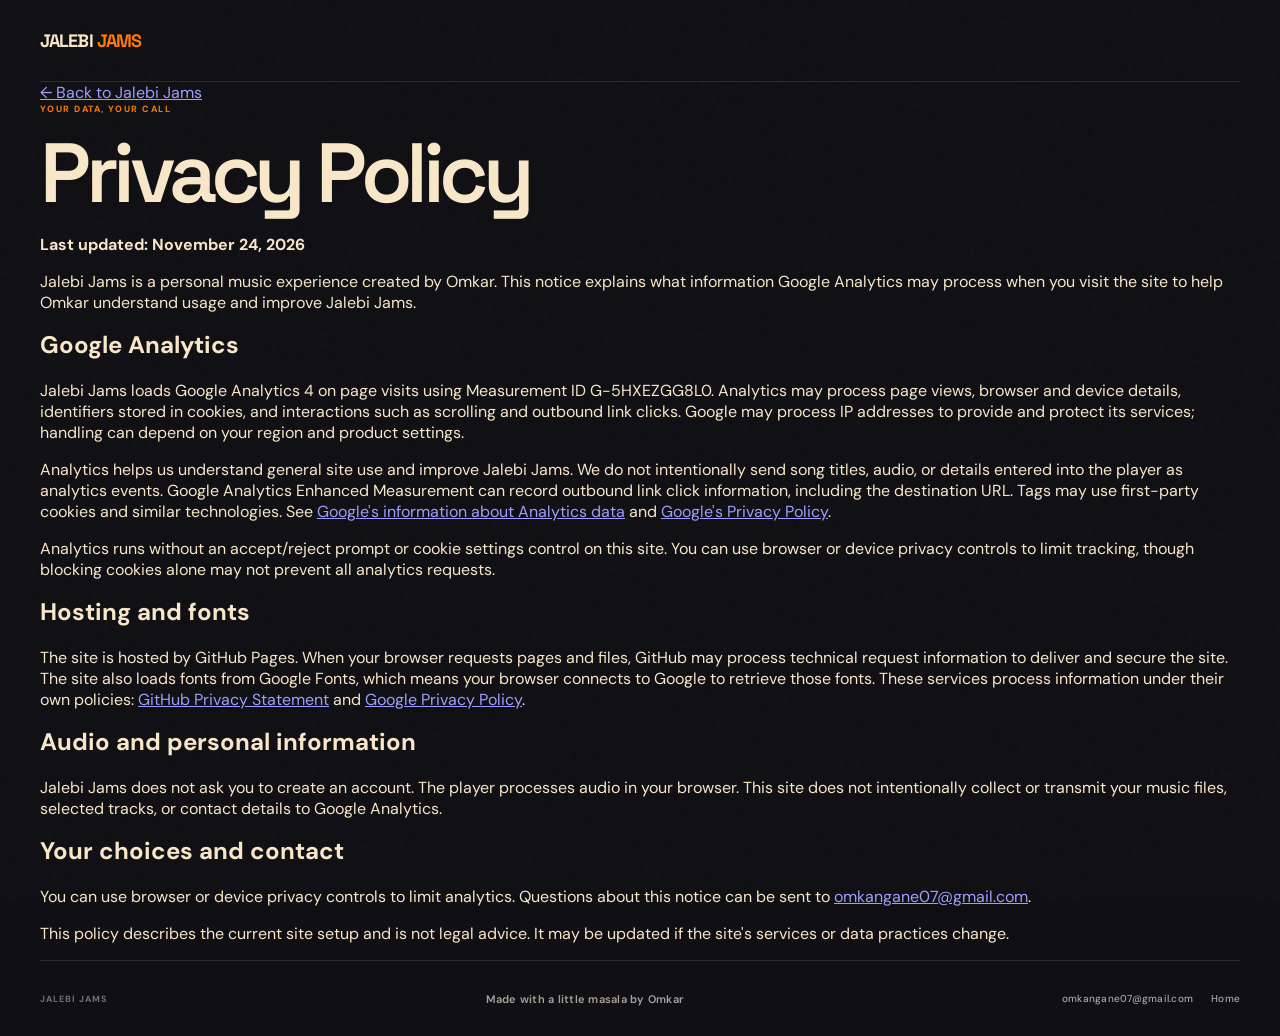
==== commit cdab6418: "Remove decorative marks from privacy page" ====
--- a/privacy.html
+++ b/privacy.html
@@ -12,7 +12,7 @@
   <link rel="stylesheet" href="assets/css/style.css">
 </head>
 <body>
-  <header class="topbar"><a class="wordmark" href="index.html" aria-label="Jalebi Jams home">JALEBI<span>JAMS</span><i>✳</i></a></header>
+  <header class="topbar"><a class="wordmark" href="index.html" aria-label="Jalebi Jams home">JALEBI<span>JAMS</span></a></header>
   <main class="privacy-page">
     <a class="privacy-back" href="index.html">← Back to Jalebi Jams</a>
     <p class="eyebrow">YOUR DATA, YOUR CALL</p>
@@ -21,7 +21,7 @@
     <p>Jalebi Jams is a personal music experience created by Omkar. This notice explains what information Google Analytics may process when you visit the site to help Omkar understand usage and improve Jalebi Jams.</p>
 
     <h2>Google Analytics</h2>
-    <p>Jalebi Jams loads Google Analytics 4 on page visits using Measurement ID G-5********0. Analytics may process page views, browser and device details, identifiers stored in cookies, and interactions such as scrolling and outbound link clicks. Google may process IP addresses to provide and protect its services; handling can depend on your region and product settings.</p>
+    <p>Jalebi Jams loads Google Analytics 4 on page visits using Measurement ID G-5HXEZGG8L0. Analytics may process page views, browser and device details, identifiers stored in cookies, and interactions such as scrolling and outbound link clicks. Google may process IP addresses to provide and protect its services; handling can depend on your region and product settings.</p>
     <p>Analytics helps us understand general site use and improve Jalebi Jams. We do not intentionally send song titles, audio, or details entered into the player as analytics events. Google Analytics Enhanced Measurement can record outbound link click information, including the destination URL. Tags may use first-party cookies and similar technologies. See <a href="https://support.google.com/analytics/answer/6004245" target="_blank" rel="noopener noreferrer">Google's information about Analytics data</a> and <a href="https://policies.google.com/privacy" target="_blank" rel="noopener noreferrer">Google's Privacy Policy</a>.</p>
     <p>Analytics runs without an accept/reject prompt or cookie settings control on this site. You can use browser or device privacy controls to limit tracking, though blocking cookies alone may not prevent all analytics requests.</p>
 
@@ -35,6 +35,6 @@
     <p>You can use browser or device privacy controls to limit analytics. Questions about this notice can be sent to <a href="mailto:omkangane07@gmail.com">omkangane07@gmail.com</a>.</p>
     <p>This policy describes the current site setup and is not legal advice. It may be updated if the site's services or data practices change.</p>
   </main>
-  <footer><span class="footer-brand">JALEBI JAMS</span><span class="creator-credit">Made with a little masala by Omkar <b>✳</b></span><nav class="footer-links" aria-label="Contact"><a href="mailto:omkangane07@gmail.com">omkangane07@gmail.com ↗</a><a href="index.html">Home</a></nav></footer>
+  <footer><span class="footer-brand">JALEBI JAMS</span><span class="creator-credit">Made with a little masala by Omkar</span><nav class="footer-links" aria-label="Contact"><a href="mailto:omkangane07@gmail.com">omkangane07@gmail.com</a><a href="index.html">Home</a></nav></footer>
 </body>
 </html>
--- a/assets/css/style.css
+++ b/assets/css/style.css
@@ -62,7 +62,7 @@
   text-decoration: none;
 }
 .wordmark span { margin-left: 4px; color: var(--orange); }
-.wordmark i { margin-left: 7px; color: var(--violet); font-size: 13px; font-style: normal; }
+
 .topbar-note, .eyebrow, legend, .visual-caption, .player-kicker, .player-footer {
   font-size: 9px;
   font-weight: 700;
@@ -256,8 +256,8 @@
 .artwork-frame::after { inset: 16%; }
 .artwork-frame.has-artwork::before, .artwork-frame.has-artwork::after { display: none; }
 .artwork-frame.has-artwork .artwork-placeholder { display: none; }
-.artwork-placeholder { position: relative; z-index: 1; width: 52%; aspect-ratio: 1; display: flex; flex-direction: column; align-items: center; justify-content: center; border: 1px solid #ffffff35; border-radius: 50%; background: radial-gradient(circle, #ff7a00 0 36%, #242128 37% 100%); box-shadow: 0 0 55px #ff7a0033; }
-.artwork-placeholder span { display: block; width: 72%; color: #1b1410; font: 700 clamp(22px, 2.8vw, 32px)/1 var(--display); letter-spacing: -.06em; text-align: center; }
+.artwork-placeholder { position: relative; z-index: 1; width: 52%; aspect-ratio: 1; display: grid; place-items: center; border: 1px solid #ff7a00; border-radius: 50%; background: #111014; box-shadow: 0 0 55px #ff7a0033; }
+.player-logo { display: block; width: 84%; height: 84%; overflow: visible; }
 .artwork-glow { position: absolute; z-index: 0; inset: 0; background: linear-gradient(145deg, #ffffff08, transparent 45%, #ff7a0010); pointer-events: none; }
 .track-area { min-width: 0; }
 .track-area .eyebrow { margin-bottom: 12px; font-size: 8px; }
@@ -308,11 +308,14 @@
 footer { min-height: 76px; display: grid; grid-template-columns: auto 1fr auto; align-items: center; gap: 24px; border-top: 1px solid var(--line); color: #a9a19a; font-size: 10px; font-weight: 500; letter-spacing: .25px; }
 .footer-brand { color: #77716f; font-size: 9px; font-weight: 700; letter-spacing: 1px; }
 .creator-credit { justify-self: center; font-size: 11px; font-weight: 600; }
-.creator-credit b { margin-left: 5px; color: var(--orange); }
+
 .footer-links { display: flex; align-items: center; gap: 18px; }
 .footer-links a { color: #aaa4a0; font-size: 10px; text-decoration: none; transition: color .2s ease; }
 .footer-links a:hover { color: var(--orange); }
 .footer-links a span { color: var(--cream); }
+.footer-links a:has(.instagram-icon) { display: inline-flex; align-items: center; gap: 7px; }
+.instagram-icon { width: 15px; height: 15px; flex: 0 0 auto; fill: none; stroke: currentColor; stroke-width: 1.8; }
+.instagram-icon .instagram-flash { fill: currentColor; stroke: none; }
 
 @keyframes spin { to { transform: rotate(360deg); } }
 @keyframes wave { to { transform: scaleY(.9); opacity: .68; } }
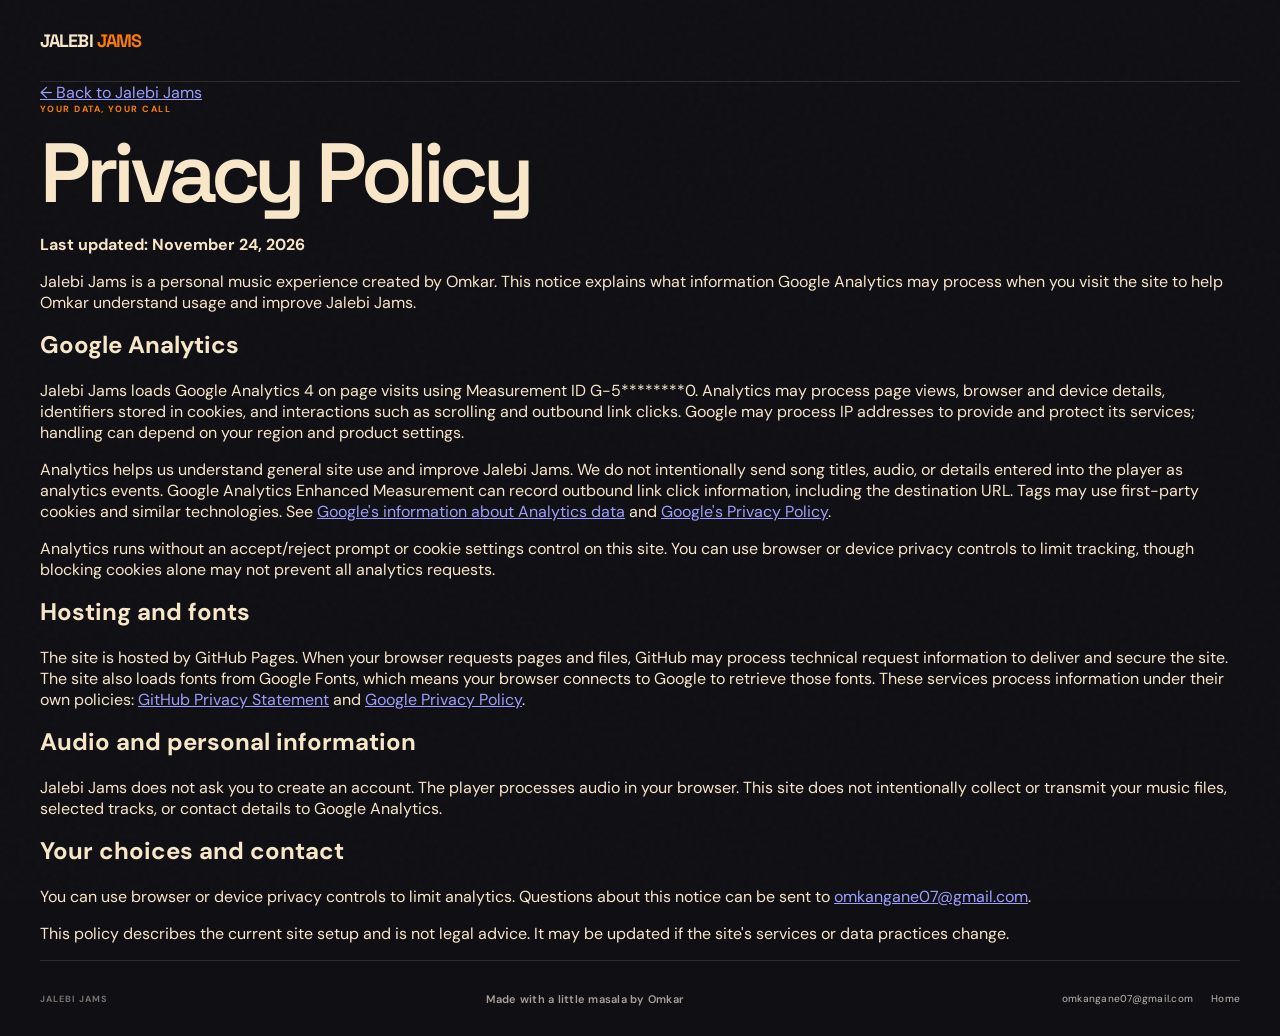
==== commit 047b6b92: "Merge pull request #12 from Kangane07/analytics/jalebi-jams-property Add vinyl player mark and simpl" ====
--- a/privacy.html
+++ b/privacy.html
@@ -21,7 +21,7 @@
     <p>Jalebi Jams is a personal music experience created by Omkar. This notice explains what information Google Analytics may process when you visit the site to help Omkar understand usage and improve Jalebi Jams.</p>
 
     <h2>Google Analytics</h2>
-    <p>Jalebi Jams loads Google Analytics 4 on page visits using Measurement ID G-5HXEZGG8L0. Analytics may process page views, browser and device details, identifiers stored in cookies, and interactions such as scrolling and outbound link clicks. Google may process IP addresses to provide and protect its services; handling can depend on your region and product settings.</p>
+    <p>Jalebi Jams loads Google Analytics 4 on page visits using Measurement ID G-5********0. Analytics may process page views, browser and device details, identifiers stored in cookies, and interactions such as scrolling and outbound link clicks. Google may process IP addresses to provide and protect its services; handling can depend on your region and product settings.</p>
     <p>Analytics helps us understand general site use and improve Jalebi Jams. We do not intentionally send song titles, audio, or details entered into the player as analytics events. Google Analytics Enhanced Measurement can record outbound link click information, including the destination URL. Tags may use first-party cookies and similar technologies. See <a href="https://support.google.com/analytics/answer/6004245" target="_blank" rel="noopener noreferrer">Google's information about Analytics data</a> and <a href="https://policies.google.com/privacy" target="_blank" rel="noopener noreferrer">Google's Privacy Policy</a>.</p>
     <p>Analytics runs without an accept/reject prompt or cookie settings control on this site. You can use browser or device privacy controls to limit tracking, though blocking cookies alone may not prevent all analytics requests.</p>
 
